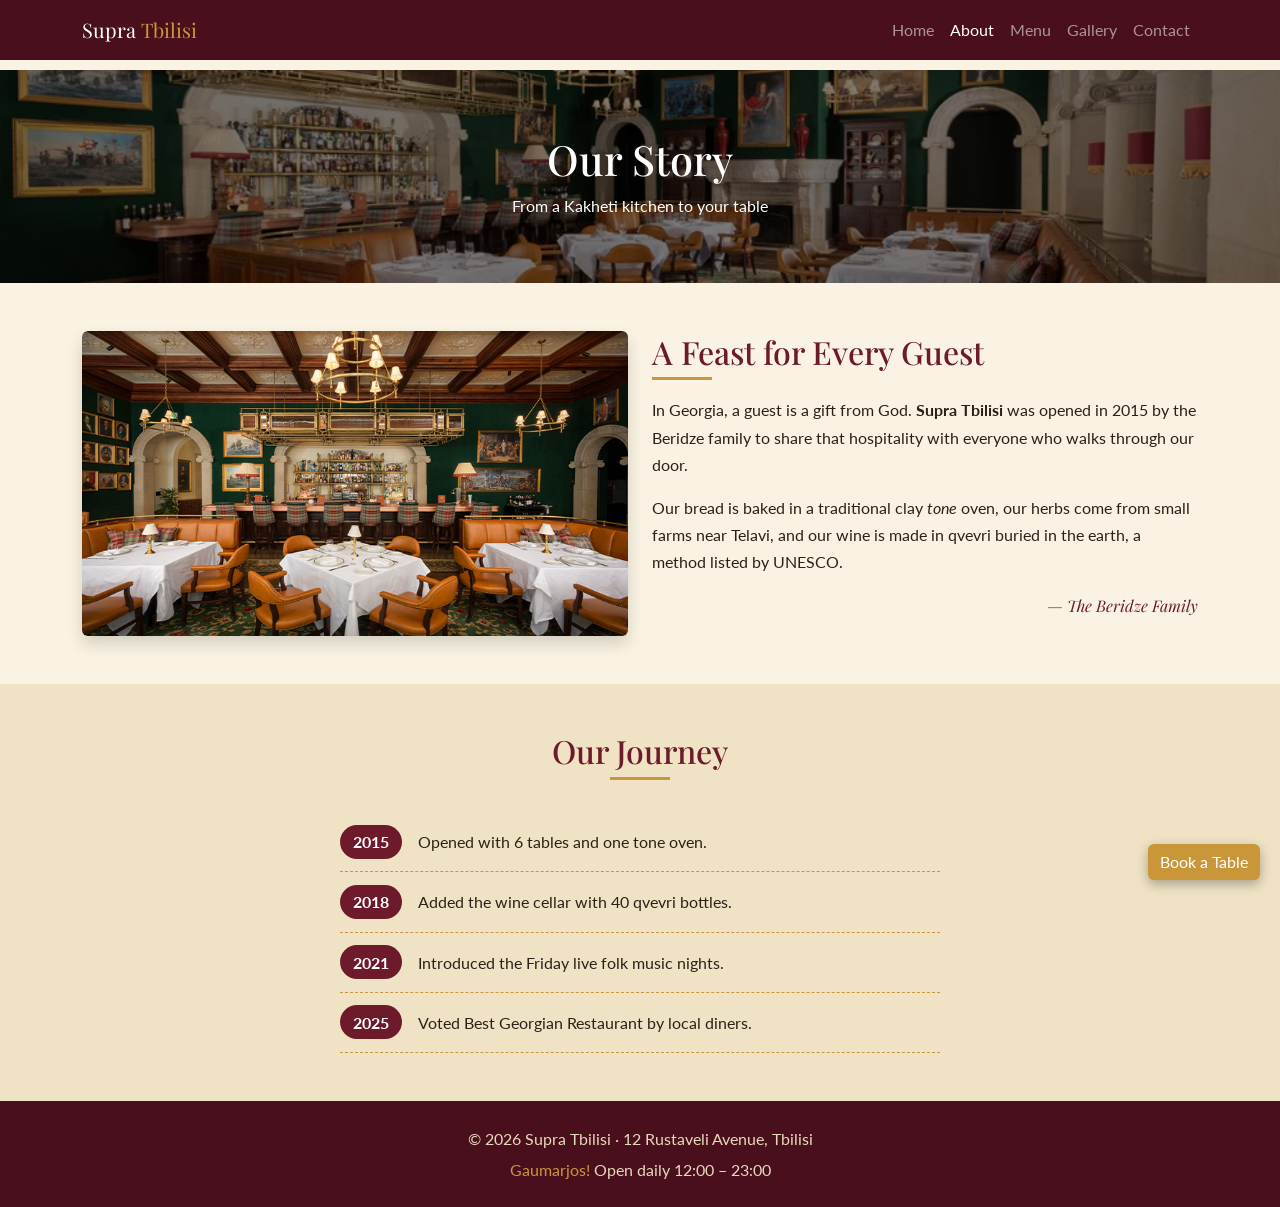
==== about.html @ 30ae48dc "Add files via upload" ====
<!DOCTYPE html>
<html lang="en">
<head>
  <meta charset="UTF-8">
  <meta name="viewport" content="width=device-width, initial-scale=1">
  <meta name="description" content="Supra Tbilisi - authentic Georgian restaurant">
  <title>About</title>
  <link href="https://cdn.jsdelivr.net/npm/bootstrap@5.3.3/dist/css/bootstrap.min.css" rel="stylesheet">
  <link href="https://fonts.googleapis.com/css2?family=Playfair+Display:wght@600;700&family=Lato:wght@400;700&display=swap" rel="stylesheet">
  <link href="css/style.css" rel="stylesheet">
</head>
<body>
  <header id="top-header">
    <nav class="navbar navbar-expand-lg navbar-dark">
      <div class="container">
        <a class="navbar-brand" href="index.html">Supra <span class="brand-accent">Tbilisi</span></a>
        <button class="navbar-toggler" type="button" data-bs-toggle="collapse" data-bs-target="#mainNav" aria-controls="mainNav" aria-expanded="false" aria-label="Toggle navigation">
          <span class="navbar-toggler-icon"></span>
        </button>
        <div class="collapse navbar-collapse" id="mainNav">
          <ul class="navbar-nav ms-auto">
          <li class="nav-item"><a class="nav-link" href="index.html">Home</a></li>
          <li class="nav-item"><a class="nav-link active" href="about.html">About</a></li>
          <li class="nav-item"><a class="nav-link" href="menu.html">Menu</a></li>
          <li class="nav-item"><a class="nav-link" href="gallery.html">Gallery</a></li>
          <li class="nav-item"><a class="nav-link" href="contact.html">Contact</a></li>
          </ul>
        </div>
      </div>
    </nav>
  </header>

  <main>
    <section class="page-banner text-center text-white">
      <h1>Our Story</h1>
      <p class="mb-0">From a Kakheti kitchen to your table</p>
    </section>

    <section class="container py-5">
      <div class="row align-items-center g-4">
        <div class="col-12 col-lg-6">
          <img src="images/dininghallmid.jpg" class="img-fluid rounded shadow" alt="Dining hall of Supra Tbilisi">
        </div>
        <div class="col-12 col-lg-6">
          <h2 class="section-title">A Feast for Every Guest</h2>
          <p>In Georgia, a guest is a gift from God. <strong>Supra Tbilisi</strong> was opened in 2015 by the Beridze family to share that hospitality with everyone who walks through our door.</p>
          <p>Our bread is baked in a traditional clay <em>tone</em> oven, our herbs come from small farms near Telavi, and our wine is made in qvevri buried in the earth, a method listed by UNESCO.</p>
          <p class="text-end"><span class="signature">&mdash; The Beridze Family</span></p>
        </div>
      </div>
    </section>

    <section class="features-band py-5">
      <div class="container">
        <h2 class="section-title text-center mb-4">Our Journey</h2>
        <ol class="timeline">
          <li><span class="year">2015</span> Opened with 6 tables and one tone oven.</li>
          <li><span class="year">2018</span> Added the wine cellar with 40 qvevri bottles.</li>
          <li><span class="year">2021</span> Introduced the Friday live folk music nights.</li>
          <li><span class="year">2025</span> Voted Best Georgian Restaurant by local diners.</li>
        </ol>
      </div>
    </section>
  </main>

  <footer id="site-footer" class="text-center py-4">
    <div class="container">
      <p class="mb-1">&copy; 2026 Supra Tbilisi &middot; 12 Rustaveli Avenue, Tbilisi</p>
      <p class="mb-0"><span class="brand-accent">Gaumarjos!</span> Open daily 12:00 &ndash; 23:00</p>
    </div>
  </footer>

  <a href="contact.html" class="book-fab btn btn-gold">Book a Table</a>

  <script src="https://cdn.jsdelivr.net/npm/bootstrap@5.3.3/dist/js/bootstrap.bundle.min.js"></script>
</body>
</html>
---- css/style.css ----
* {
  box-sizing: border-box;
}

:root {
  --wine: #6d1a2b;
  --wine-dark: #4a0f1c;
  --gold: #c9973a;
  --cream: #faf3e3;
  --ink: #2b2118;
}

body {
  font-family: "Lato", sans-serif;
  background-color: var(--cream);
  color: var(--ink);
  line-height: 1.7;
}
h1, h2, h3, .navbar-brand { font-family: "Playfair Display", serif; }
a { color: var(--wine); }

#top-header {
  position: fixed;
  top: 0;
  width: 100%;
  z-index: 1000;
  background-color: var(--wine-dark);
}
main { padding-top: 70px; }

.book-fab {
  position: fixed;
  right: 20px;
  bottom: 20px;
  z-index: 999;
  box-shadow: 0 4px 12px rgba(0,0,0,.3);
}

.brand-accent { color: var(--gold); }

.btn-gold {
  background-color: var(--gold);
  color: #fff;
  border: none;
}
.btn-gold:hover {
  background-color: #a87a25;
  color: #fff;
}
.section-title {
  color: var(--wine);
  position: relative;
  padding-bottom: .5rem;
}
.section-title::after {
  content: "";
   display: block;
   width: 60px;
   height: 3px;
   background: var(--gold);
   margin-top: .4rem;
}
.text-center.section-title::after { margin-left: auto; margin-right: auto; }


#hero {
  position: relative;
  min-height: 80vh;
  background-image: linear-gradient(rgba(0, 0, 0, 0.5), rgba(0, 0, 0, 0.2)), url(../images/headergc.jpg);
  background-size: cover;
  background-repeat: no-repeat;
  background-position: center;
  display: flex;
  align-items: center;
  justify-content: center;
}

#hero::before {
  content: "";
  position: absolute;
  inset: 0;
}

.hero-overlay {
  position: relative;
  padding: 2rem;
  max-width: 800px;
}

#hero .lead { max-width: 600px; margin-bottom: 1.5rem; }

.page-banner {
  padding: 4rem 1rem;
  background-image: linear-gradient(rgba(0, 0, 0, 0.5), rgba(0, 0, 0, 0.5)), url(../images/aboutusmid.webp);
  background-repeat: no-repeat;
  background-position: center;
  background-size: cover;
}
.page-banner h1 { font-size: 2.6rem; }



.dish-card { border: none; box-shadow: 0 4px 14px rgba(0,0,0,.12); transition: transform .25s; }
.dish-card:hover { transform: translateY(-6px); }


.features-band { background-color: #f0e2c4; }
.features-grid {
  display: grid;
  grid-template-columns: repeat(4, 1fr);
  gap: 1.5rem;
}
.feature {
  background: #fff;
  padding: 1.5rem;
  border-radius: 8px;
  border-top: 4px solid var(--gold); text-align: center;
}
.feature-num {

  font-family: "Playfair Display", serif;
  font-size: 2rem;
  color: var(--gold);
}



.timeline {
  list-style: none;
  max-width: 600px;
  margin: 0 auto;
  padding: 0;
}

.timeline li {
  display: flex;
  align-items: center;
  gap: 1rem;
  padding: .8rem 0;
  border-bottom: 1px dashed var(--gold);
}
.year {
  background: var(--wine);
  color: #fff;
  padding: .2rem .8rem;
  border-radius: 20px;
  font-weight: 700;
}

.signature { 
font-family: "Playfair Display", serif;
font-style: italic;
color: var(--wine);
}


.menu-table caption {
  caption-side: top;
  font-style: italic;
}
.menu-table thead {
  background-color: var(--wine);
  color: #fff;
}
.menu-table thead th {
  background-color: var(--wine);
  color: #fff;
}

#gallery-grid {
  display: grid;
  grid-template-columns: repeat(3, 1fr);
  gap: 1rem;
}
.gallery-item {
  position: relative;
  margin: 0; overflow: hidden;
  border-radius: 8px;
}
.gallery-item img { width: 100%;
  height: 300px;
  display: block;
  transition: transform .4s;
}
.gallery-item:hover img {
  transform: scale(1.08);
}
.gallery-item figcaption {
  position: absolute;
  bottom: 0; left: 0; right: 0;
  background: rgba(74,15,28,.8); color: #fff; padding: .4rem; text-align: center;
}

#info-box { background: #fff;
  padding: 1.5rem;
  border-left: 5px solid var(--gold);
  border-radius: 6px;
}
#booking-form .form-control:focus,
#booking-form .form-select:focus { border-color: var(--gold); box-shadow: 0 0 0 .2rem rgba(201,151,58,.25); }


#site-footer { background-color: var(--wine-dark); color: #e8d9bd; }

/*Tablet*/
@media (max-width: 992px) {
  .features-grid { grid-template-columns: repeat(2, 1fr); }
  #gallery-grid { grid-template-columns: repeat(2, 1fr); }
  .page-banner h1 { font-size: 2.2rem; }
}

/*Mobile*/
@media (max-width: 576px) {
  .features-grid, #gallery-grid { grid-template-columns: 1fr; }
  #hero h1 { font-size: 2.2rem; }
  .timeline li { flex-direction: column; align-items: flex-start; gap: .3rem; }
  .book-fab { right: 10px; bottom: 10px; }
}
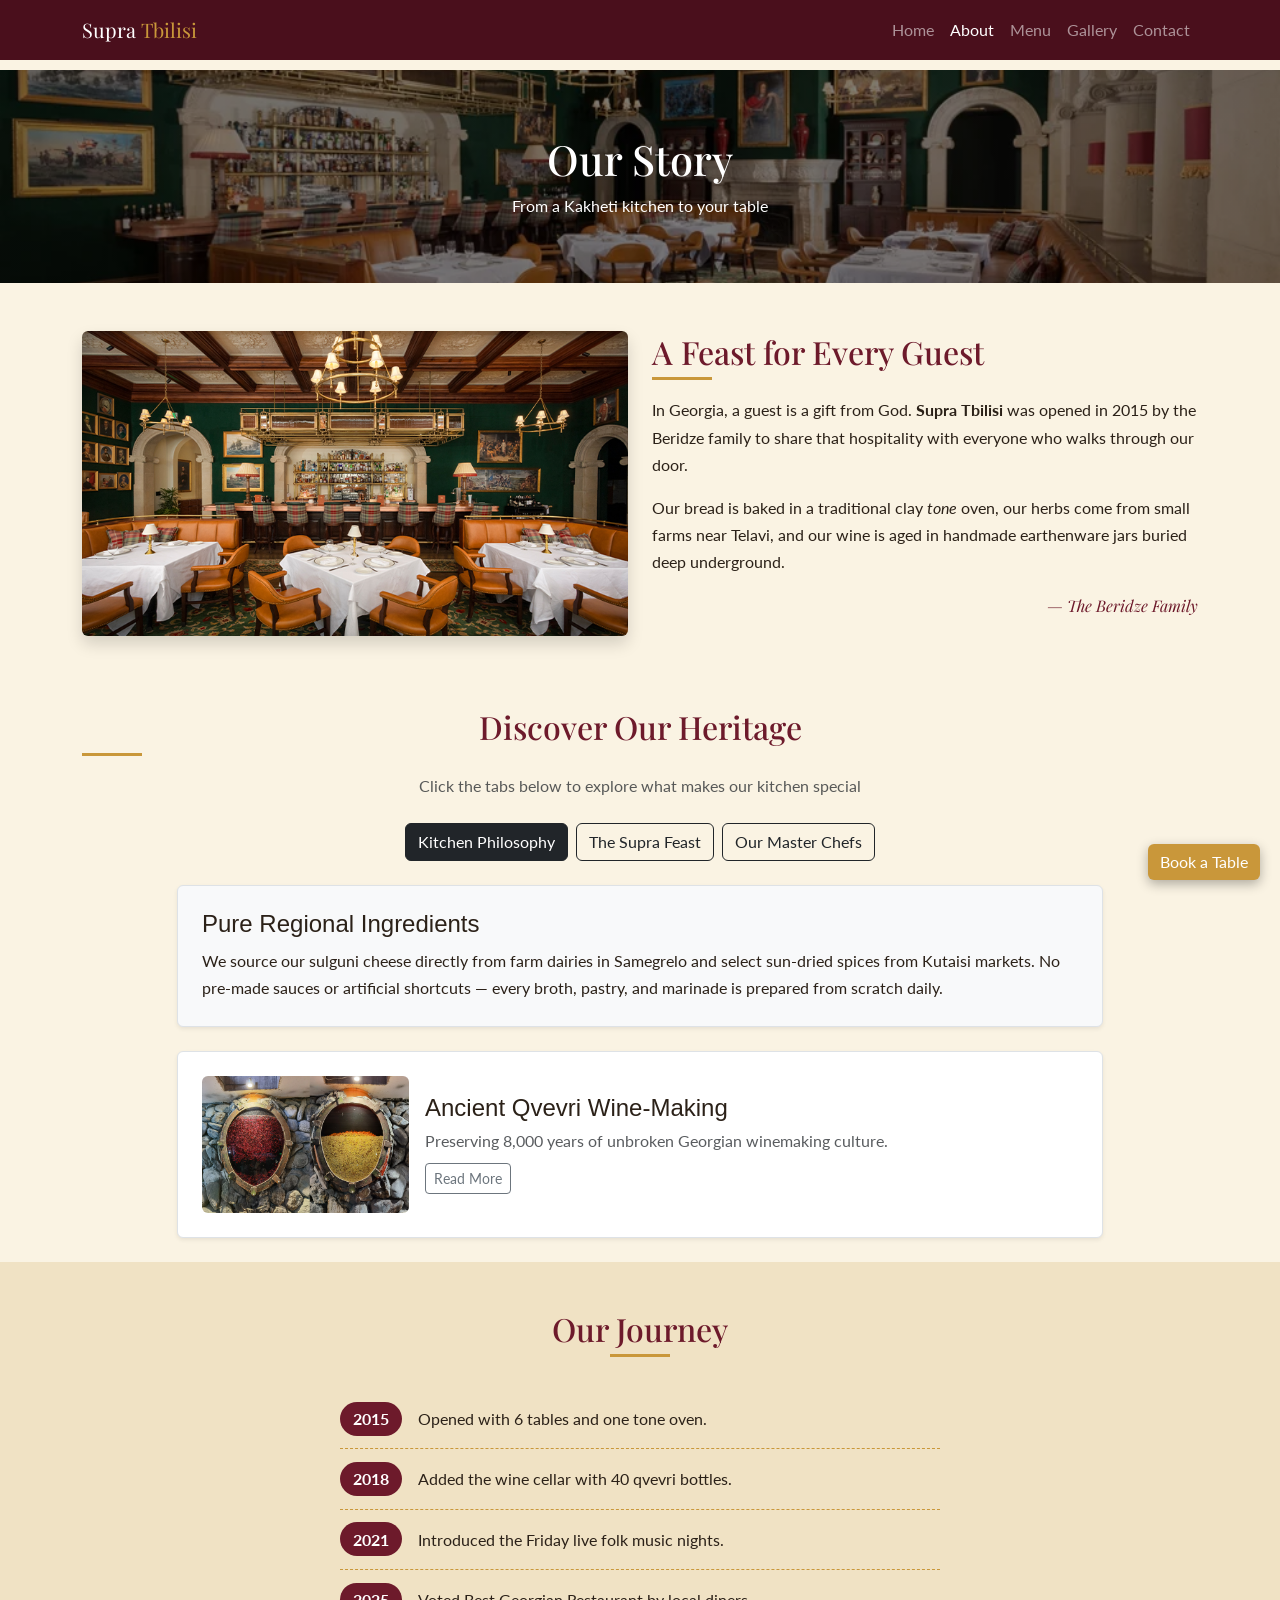
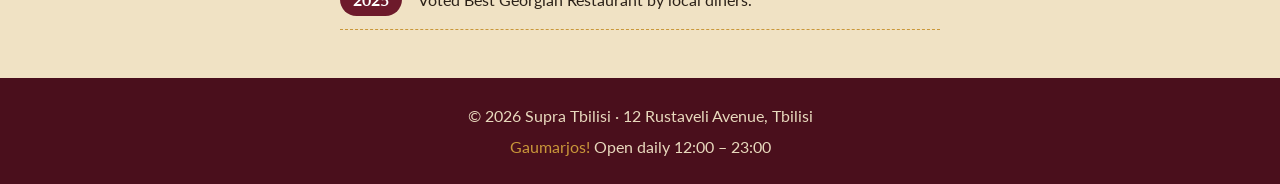
==== commit b7083f82: "Changed files about and gallery. added js file with jquery inside" ====
--- a/about.html
+++ b/about.html
@@ -4,10 +4,13 @@
   <meta charset="UTF-8">
   <meta name="viewport" content="width=device-width, initial-scale=1">
   <meta name="description" content="Supra Tbilisi - authentic Georgian restaurant">
-  <title>About</title>
+  <title>About Us | Supra Tbilisi</title>
   <link href="https://cdn.jsdelivr.net/npm/bootstrap@5.3.3/dist/css/bootstrap.min.css" rel="stylesheet">
   <link href="https://fonts.googleapis.com/css2?family=Playfair+Display:wght@600;700&family=Lato:wght@400;700&display=swap" rel="stylesheet">
   <link href="css/style.css" rel="stylesheet">
+  <script src="https://code.jquery.com/jquery-3.7.1.min.js"></script>
+  <script src="js/jquery-features.js"></script>
+  <script src="https://cdn.jsdelivr.net/npm/bootstrap@5.3.3/dist/js/bootstrap.bundle.min.js"></script>
 </head>
 <body>
   <header id="top-header">
@@ -19,11 +22,11 @@
         </button>
         <div class="collapse navbar-collapse" id="mainNav">
           <ul class="navbar-nav ms-auto">
-          <li class="nav-item"><a class="nav-link" href="index.html">Home</a></li>
-          <li class="nav-item"><a class="nav-link active" href="about.html">About</a></li>
-          <li class="nav-item"><a class="nav-link" href="menu.html">Menu</a></li>
-          <li class="nav-item"><a class="nav-link" href="gallery.html">Gallery</a></li>
-          <li class="nav-item"><a class="nav-link" href="contact.html">Contact</a></li>
+            <li class="nav-item"><a class="nav-link" href="index.html">Home</a></li>
+            <li class="nav-item"><a class="nav-link active" href="about.html">About</a></li>
+            <li class="nav-item"><a class="nav-link" href="menu.html">Menu</a></li>
+            <li class="nav-item"><a class="nav-link" href="gallery.html">Gallery</a></li>
+            <li class="nav-item"><a class="nav-link" href="contact.html">Contact</a></li>
           </ul>
         </div>
       </div>
@@ -31,10 +34,12 @@
   </header>
 
   <main>
+
     <section class="page-banner text-center text-white">
       <h1>Our Story</h1>
       <p class="mb-0">From a Kakheti kitchen to your table</p>
     </section>
+
 
     <section class="container py-5">
       <div class="row align-items-center g-4">
@@ -44,12 +49,65 @@
         <div class="col-12 col-lg-6">
           <h2 class="section-title">A Feast for Every Guest</h2>
           <p>In Georgia, a guest is a gift from God. <strong>Supra Tbilisi</strong> was opened in 2015 by the Beridze family to share that hospitality with everyone who walks through our door.</p>
-          <p>Our bread is baked in a traditional clay <em>tone</em> oven, our herbs come from small farms near Telavi, and our wine is made in qvevri buried in the earth, a method listed by UNESCO.</p>
+          <p>Our bread is baked in a traditional clay <em>tone</em> oven, our herbs come from small farms near Telavi, and our wine is aged in handmade earthenware jars buried deep underground.</p>
           <p class="text-end"><span class="signature">&mdash; The Beridze Family</span></p>
         </div>
       </div>
     </section>
 
+    <section class="container py-4">
+      <div class="text-center mb-4">
+        <h2 class="section-title">Discover Our Heritage</h2>
+        <p class="text-muted">Click the tabs below to explore what makes our kitchen special</p>
+      </div>
+
+      <div class="d-flex justify-content-center gap-2 mb-4">
+        <button class="btn btn-dark tab-btn" data-target="tab-philosophy">Kitchen Philosophy</button>
+        <button class="btn btn-outline-dark tab-btn" data-target="tab-traditions">The Supra Feast</button>
+        <button class="btn btn-outline-dark tab-btn" data-target="tab-chefs">Our Master Chefs</button>
+      </div>
+
+      <div class="row justify-content-center">
+        <div class="col-lg-10">
+          <div id="tab-philosophy" class="tab-content-box p-4 border rounded shadow-sm bg-light">
+            <h4 class="mb-2">Pure Regional Ingredients</h4>
+            <p class="mb-0">We source our sulguni cheese directly from farm dairies in Samegrelo and select sun-dried spices from Kutaisi markets. No pre-made sauces or artificial shortcuts — every broth, pastry, and marinade is prepared from scratch daily.</p>
+          </div>
+
+          <div id="tab-traditions" class="tab-content-box p-4 border rounded shadow-sm bg-light" style="display: none;">
+            <h4 class="mb-2">The Art of the Tamada</h4>
+            <p class="mb-0">A true Georgian meal is never rushed. A traditional Supra is guided by the Tamada, who delivers heartfelt toasts uniting generations, friends, and travelers around shared plates of warmth and music.</p>
+          </div>
+
+          <div id="tab-chefs" class="tab-content-box p-4 border rounded shadow-sm bg-light" style="display: none;">
+            <h4 class="mb-2">Decades of Culinary Mastery</h4>
+            <p class="mb-0">Our culinary team is led by Chef Giorgi, bringing over 20 years of experience in regional Georgian cooking. From precisely folding 19 pleats on each Khinkali to searing Mtsvadi over grapevine embers, authenticity is our craft.</p>
+          </div>
+        </div>
+      </div>
+
+      <div class="row justify-content-center mt-4">
+        <div class="col-lg-10">
+          <div class="p-4 border rounded shadow-sm bg-white">
+            <div class="row align-items-center g-3">
+              <div class="col-md-3 text-center">
+                <img src="images/qvevrimid.jpg" class="img-fluid rounded" alt="Georgian Qvevri Vessel" style="max-height: 140px; object-fit: cover;">
+              </div>
+              <div class="col-md-9">
+                <h4 class="mb-1">Ancient Qvevri Wine-Making</h4>
+                <p class="text-muted mb-2">Preserving 8,000 years of unbroken Georgian winemaking culture.</p>
+                <button id="toggle-qvevri-btn" class="btn btn-sm btn-outline-secondary">Read More</button>
+                <div id="qvevri-more-text" class="mt-3 text-muted" style="display: none;">
+                  <p class="mb-0">Georgian traditional Qvevri winemaking is recognized by UNESCO as Intangible Cultural Heritage. The wine ferments and matures naturally inside large egg-shaped clay jars buried underground, yielding its signature amber tone and earthy complexity.</p>
+                </div>
+              </div>
+            </div>
+          </div>
+        </div>
+      </div>
+    </section>
+
+  
     <section class="features-band py-5">
       <div class="container">
         <h2 class="section-title text-center mb-4">Our Journey</h2>
@@ -72,6 +130,5 @@
 
   <a href="contact.html" class="book-fab btn btn-gold">Book a Table</a>
 
-  <script src="https://cdn.jsdelivr.net/npm/bootstrap@5.3.3/dist/js/bootstrap.bundle.min.js"></script>
 </body>
-</html>
+</html>
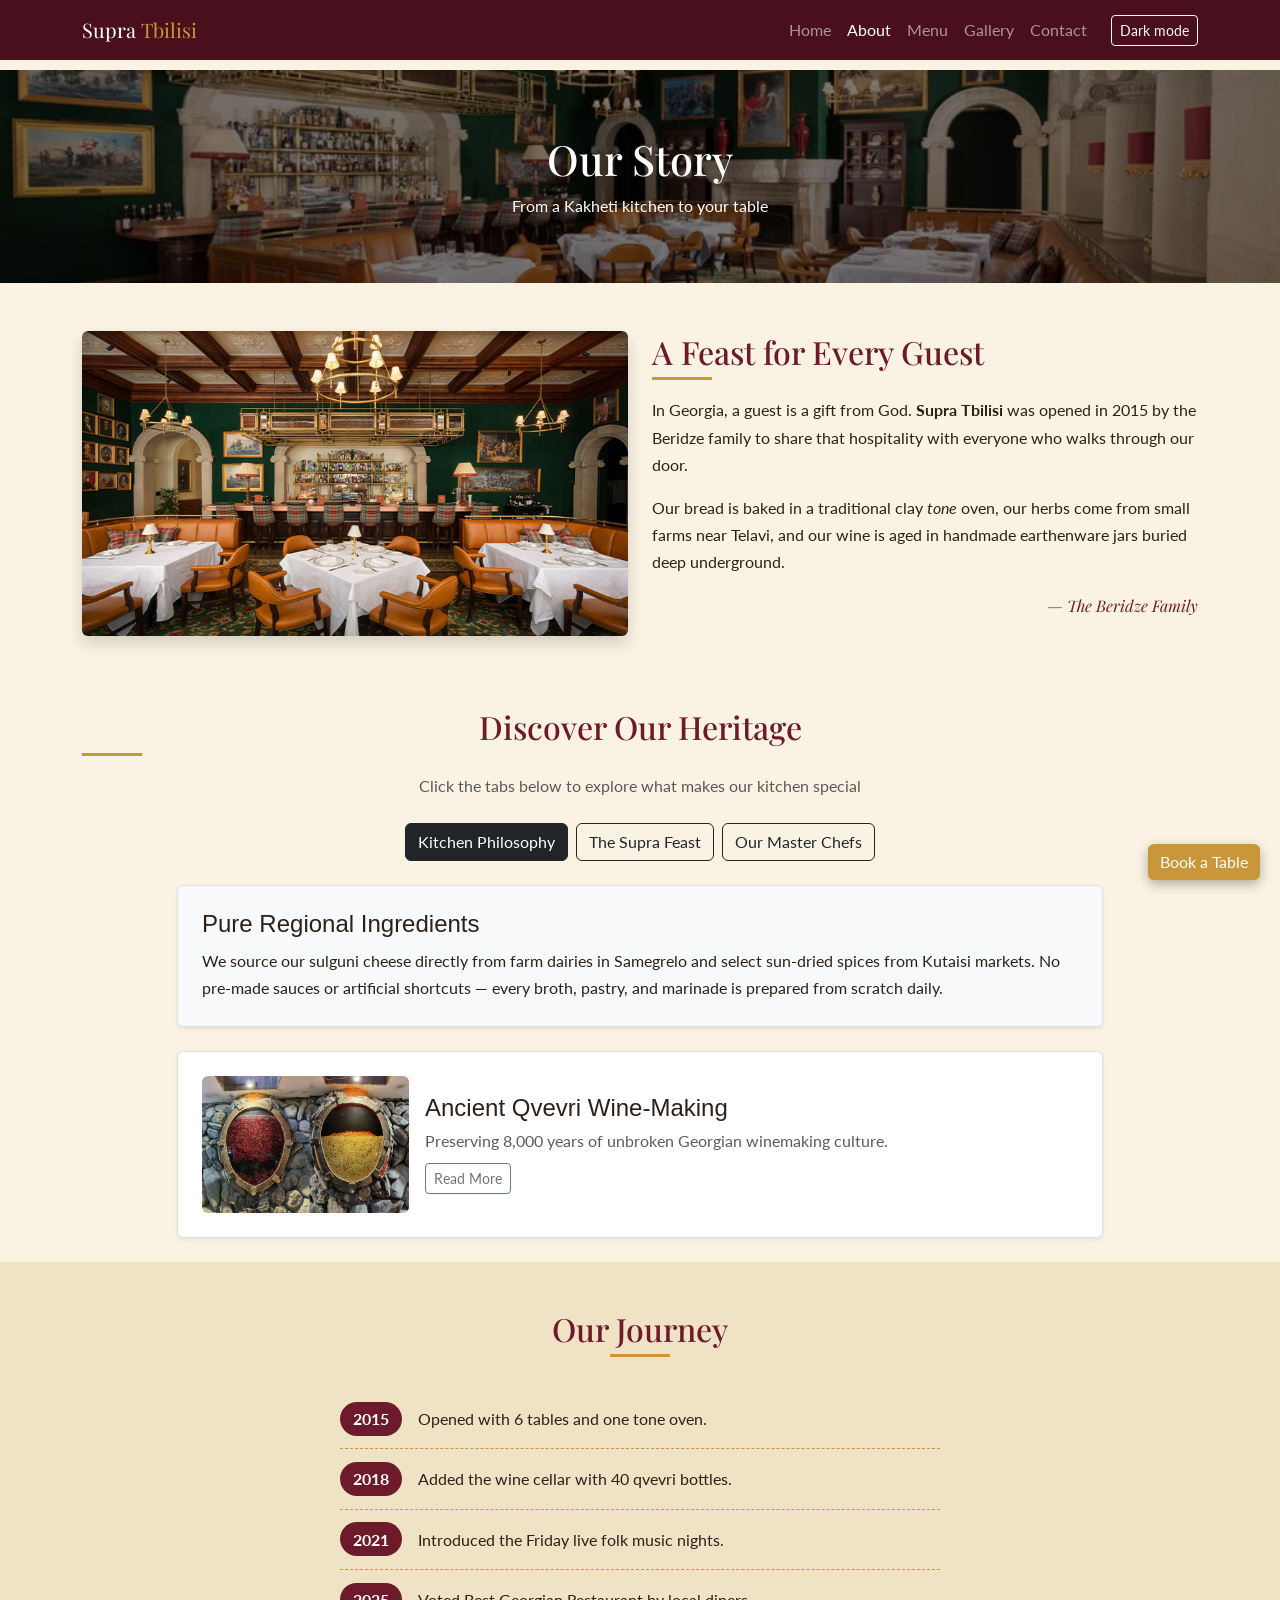
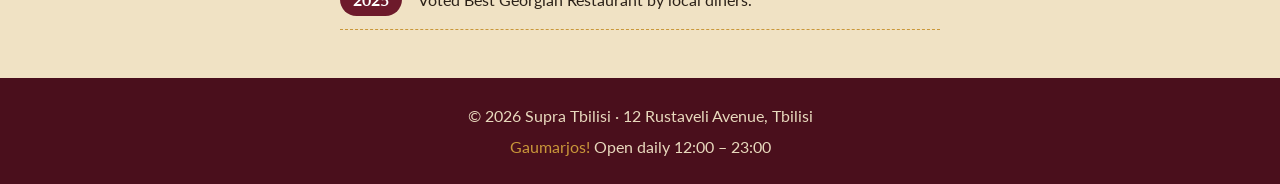
==== commit d674f155: "added "Theme Switcher", added a new button to each page switch themes, changed css, added initThemeS" ====
--- a/about.html
+++ b/about.html
@@ -10,6 +10,7 @@
   <link href="css/style.css" rel="stylesheet">
   <script src="https://code.jquery.com/jquery-3.7.1.min.js"></script>
   <script src="js/jquery-features.js"></script>
+  <script src="js/main.js"></script>
   <script src="https://cdn.jsdelivr.net/npm/bootstrap@5.3.3/dist/js/bootstrap.bundle.min.js"></script>
 </head>
 <body>
@@ -28,6 +29,7 @@
             <li class="nav-item"><a class="nav-link" href="gallery.html">Gallery</a></li>
             <li class="nav-item"><a class="nav-link" href="contact.html">Contact</a></li>
           </ul>
+          <button type="button" id="theme-toggle" class="btn btn-sm btn-outline-light theme-toggle ms-lg-3" aria-label="Switch to dark mode">Dark mode</button>
         </div>
       </div>
     </nav>
--- a/css/style.css
+++ b/css/style.css
@@ -8,6 +8,7 @@
   --gold: #c9973a;
   --cream: #faf3e3;
   --ink: #2b2118;
+  --surface-color: #fff;
 }
 
 body {
@@ -199,6 +200,69 @@
 #booking-form .form-control:focus,
 #booking-form .form-select:focus { border-color: var(--gold); box-shadow: 0 0 0 .2rem rgba(201,151,58,.25); }
 
+.daily-special-card {
+  padding: 1.5rem;
+  background: var(--surface-color, #fff);
+  border-radius: 12px;
+  box-shadow: 0 4px 14px rgba(0, 0, 0, .10);
+}
+#special-image {
+  width: 100%;
+  max-height: 300px;
+  object-fit: cover;
+}
+.special-kicker {
+  color: var(--gold);
+  font-weight: 700;
+  text-transform: uppercase;
+  letter-spacing: .08em;
+  font-size: .85rem;
+}
+
+
+body[data-theme="dark"] {
+  --wine: #e3b85c;
+  --wine-dark: #21151b;
+  --gold: #d7a94e;
+  --cream: #1b1a1d;
+  --ink: #f1ece5;
+  --surface-color: #29272c;
+  color-scheme: dark;
+}
+body[data-theme="dark"] .features-band { background-color: #242126; }
+body[data-theme="dark"] .feature,
+body[data-theme="dark"] .dish-card,
+body[data-theme="dark"] #info-box,
+body[data-theme="dark"] .daily-special-card {
+  background-color: var(--surface-color);
+  color: var(--ink);
+}
+body[data-theme="dark"] .form-control,
+body[data-theme="dark"] .form-select {
+  color: var(--ink);
+  background-color: #211f24;
+  border-color: #57515a;
+}
+body[data-theme="dark"] .form-control::placeholder { color: #b9b1ba; }
+body[data-theme="dark"] .table {
+  --bs-table-color: var(--ink);
+  --bs-table-bg: #29272c;
+  --bs-table-striped-bg: #333037;
+  --bs-table-hover-bg: #3a353d;
+  border-color: #514b54;
+}
+body[data-theme="dark"] .table td,
+body[data-theme="dark"] .table th { color: var(--ink); }
+body[data-theme="dark"] .success-message {
+  color: #c7f0d0;
+  background: #193c29;
+  border-color: #2e6845;
+}
+body[data-theme="dark"] .field-error { color: #ff8a80; }
+body[data-theme="dark"] a:not(.btn):not(.navbar-brand) { color: #e3b85c; }
+body[data-theme="dark"] .timeline li { color: var(--ink); }
+
+
 
 #site-footer { background-color: var(--wine-dark); color: #e8d9bd; }
 
